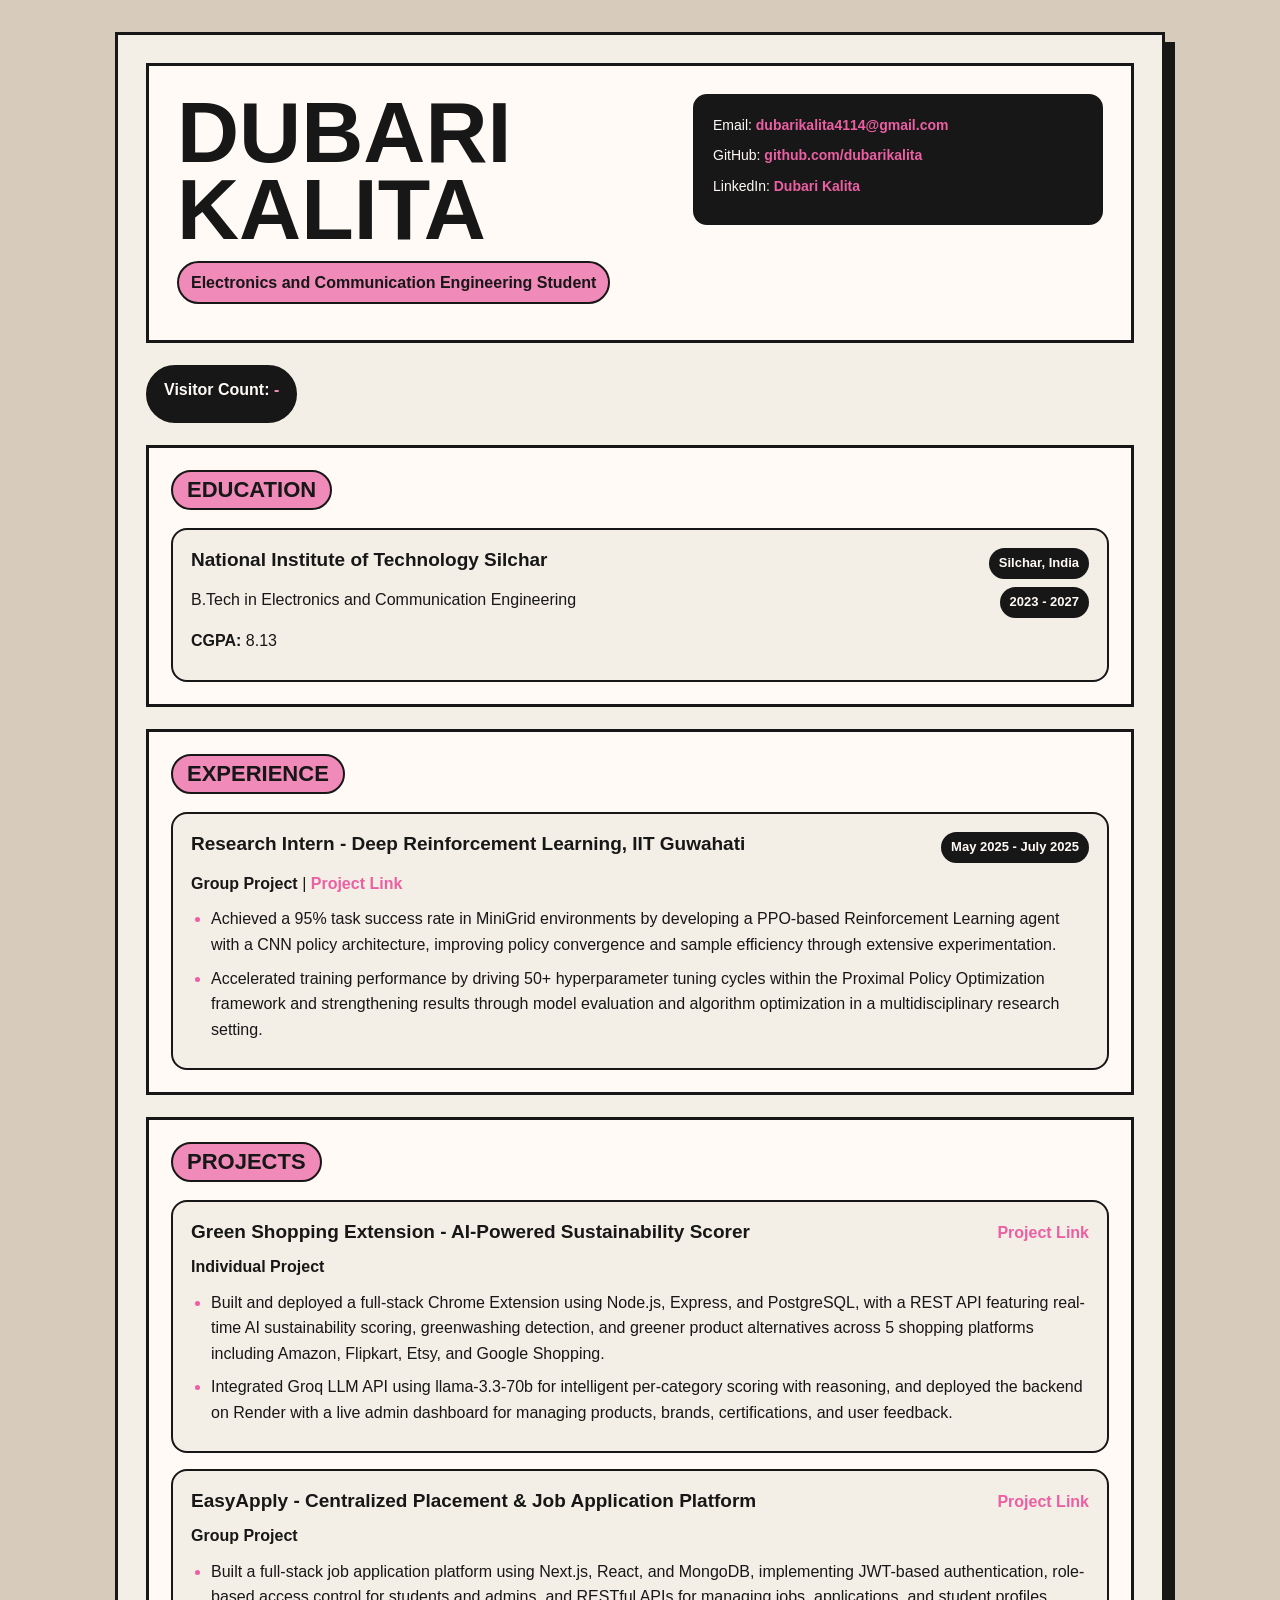
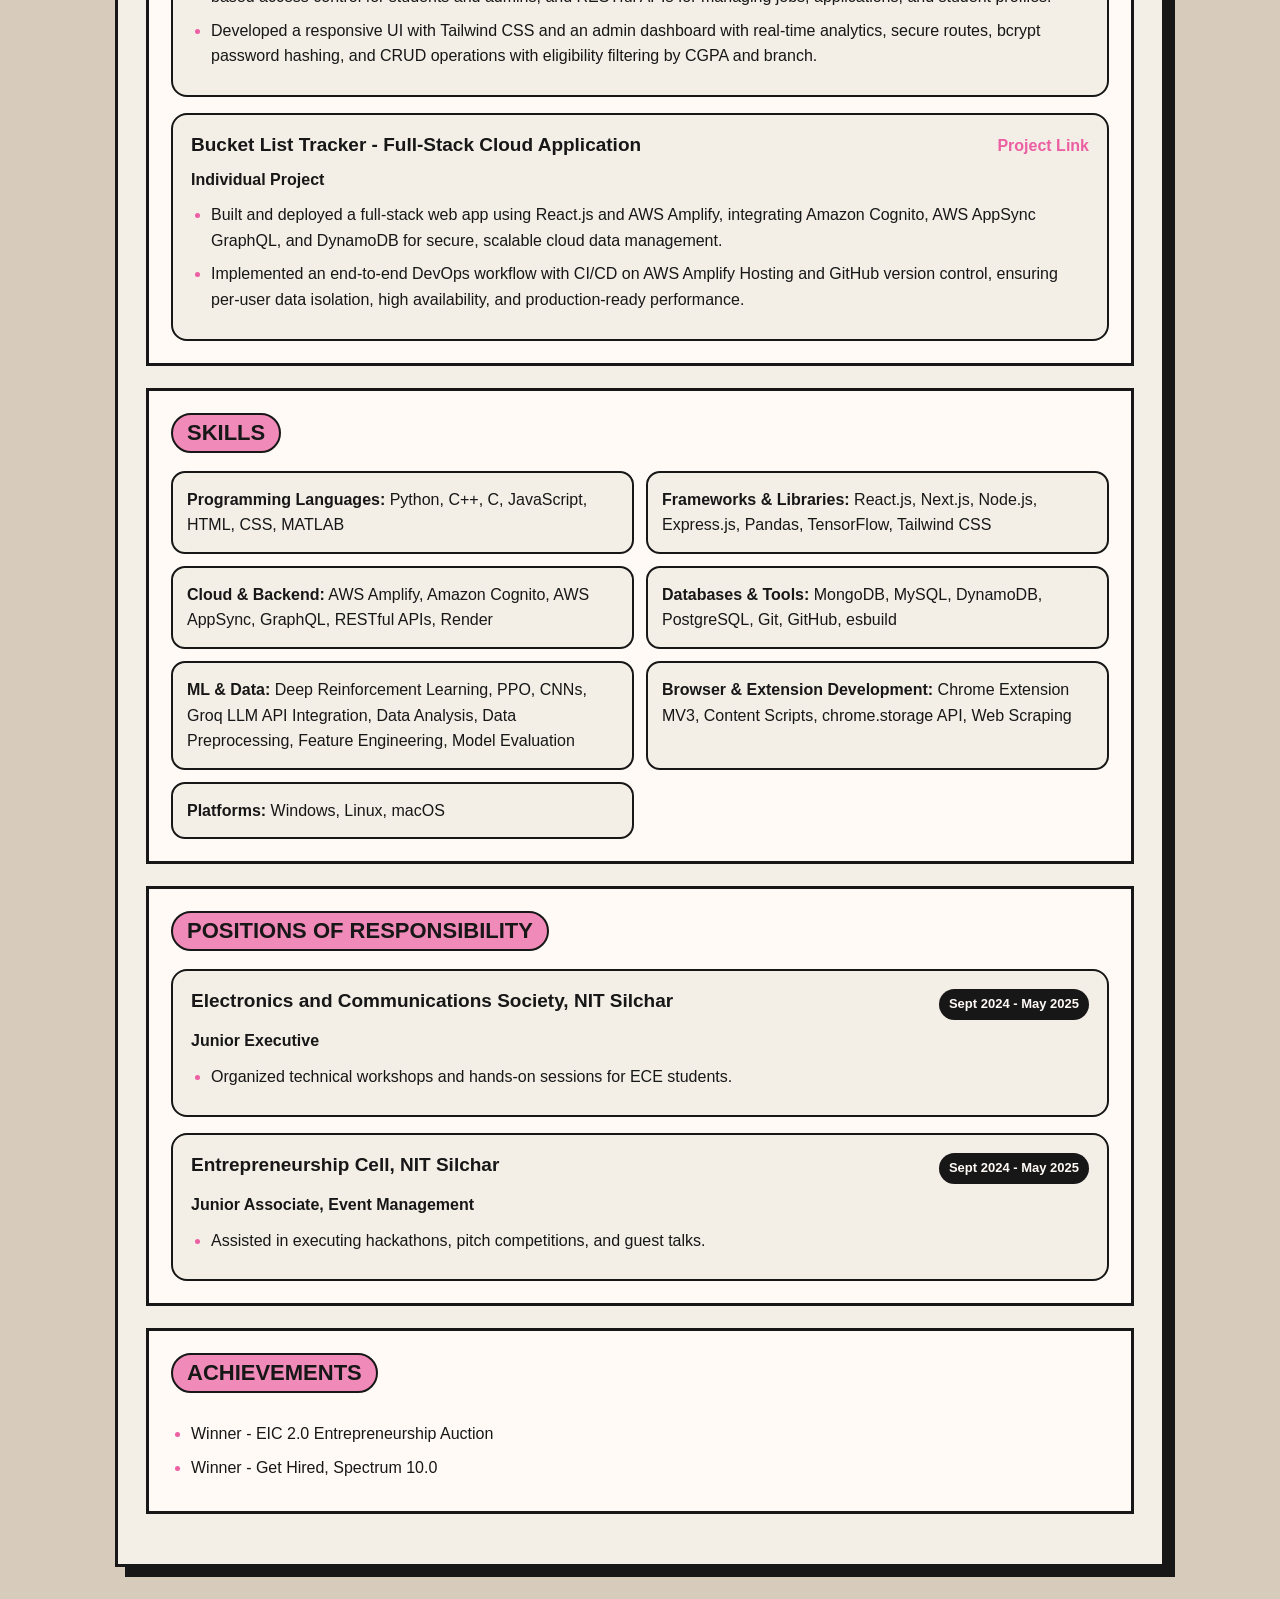
==== index.html @ b60ee20d "feat: initial frontend" ====
<!DOCTYPE html>
<html lang="en">
<head>
  <meta charset="UTF-8" />
  <meta name="viewport" content="width=device-width, initial-scale=1.0" />
  <title>Dubari Kalita | Cloud Resume Portfolio</title>
  <link rel="stylesheet" href="style.css" />
</head>
<body>
  <main class="resume">
    <header class="resume-header">
      <div>
        <h1>Dubari Kalita</h1>
        <p class="subtitle">Electronics and Communication Engineering Student</p>
      </div>

      <div class="contact">
        <p>Email: <a href="mailto:dubarikalita4114@gmail.com">dubarikalita4114@gmail.com</a></p>
        <p>GitHub: <a href="https://github.com/dubarikalita" target="_blank">github.com/dubarikalita</a></p>
        <p>LinkedIn: <a href="https://www.linkedin.com/in/dubari-kalita-6234a4289/" target="_blank">Dubari Kalita</a></p>
      </div>
    </header>

    <section class="visitor-counter">
      <p>Visitor Count: <span id="visitor-count">Loading...</span></p>
    </section>

    <section>
      <h2>Education</h2>

      <div class="item">
        <div class="item-header">
          <h3>National Institute of Technology Silchar</h3>
          <span>Silchar, India</span>
        </div>
        <div class="item-header">
          <p>B.Tech in Electronics and Communication Engineering</p>
          <span>2023 - 2027</span>
        </div>
        <p><strong>CGPA:</strong> 8.13</p>
      </div>
    </section>

    <section>
      <h2>Experience</h2>

      <div class="item">
        <div class="item-header">
          <h3>Research Intern - Deep Reinforcement Learning, IIT Guwahati</h3>
          <span>May 2025 - July 2025</span>
        </div>
        <p><strong>Group Project</strong> | <a href="#" target="_blank">Project Link</a></p>

        <ul>
          <li>
            Achieved a 95% task success rate in MiniGrid environments by developing a PPO-based
            Reinforcement Learning agent with a CNN policy architecture, improving policy convergence
            and sample efficiency through extensive experimentation.
          </li>
          <li>
            Accelerated training performance by driving 50+ hyperparameter tuning cycles within the
            Proximal Policy Optimization framework and strengthening results through model evaluation
            and algorithm optimization in a multidisciplinary research setting.
          </li>
        </ul>
      </div>
    </section>

    <section>
      <h2>Projects</h2>

      <div class="item">
        <div class="item-header">
          <h3>Green Shopping Extension - AI-Powered Sustainability Scorer</h3>
          <a href="#" target="_blank">Project Link</a>
        </div>
        <p><strong>Individual Project</strong></p>

        <ul>
          <li>
            Built and deployed a full-stack Chrome Extension using Node.js, Express, and PostgreSQL,
            with a REST API featuring real-time AI sustainability scoring, greenwashing detection, and
            greener product alternatives across 5 shopping platforms including Amazon, Flipkart, Etsy,
            and Google Shopping.
          </li>
          <li>
            Integrated Groq LLM API using llama-3.3-70b for intelligent per-category scoring with
            reasoning, and deployed the backend on Render with a live admin dashboard for managing
            products, brands, certifications, and user feedback.
          </li>
        </ul>
      </div>

      <div class="item">
        <div class="item-header">
          <h3>EasyApply - Centralized Placement & Job Application Platform</h3>
          <a href="#" target="_blank">Project Link</a>
        </div>
        <p><strong>Group Project</strong></p>

        <ul>
          <li>
            Built a full-stack job application platform using Next.js, React, and MongoDB, implementing
            JWT-based authentication, role-based access control for students and admins, and RESTful APIs
            for managing jobs, applications, and student profiles.
          </li>
          <li>
            Developed a responsive UI with Tailwind CSS and an admin dashboard with real-time analytics,
            secure routes, bcrypt password hashing, and CRUD operations with eligibility filtering by CGPA
            and branch.
          </li>
        </ul>
      </div>

      <div class="item">
        <div class="item-header">
          <h3>Bucket List Tracker - Full-Stack Cloud Application</h3>
          <a href="#" target="_blank">Project Link</a>
        </div>
        <p><strong>Individual Project</strong></p>

        <ul>
          <li>
            Built and deployed a full-stack web app using React.js and AWS Amplify, integrating Amazon
            Cognito, AWS AppSync GraphQL, and DynamoDB for secure, scalable cloud data management.
          </li>
          <li>
            Implemented an end-to-end DevOps workflow with CI/CD on AWS Amplify Hosting and GitHub
            version control, ensuring per-user data isolation, high availability, and production-ready
            performance.
          </li>
        </ul>
      </div>
    </section>

    <section>
      <h2>Skills</h2>

      <div class="skills-grid">
        <p><strong>Programming Languages:</strong> Python, C++, C, JavaScript, HTML, CSS, MATLAB</p>
        <p><strong>Frameworks & Libraries:</strong> React.js, Next.js, Node.js, Express.js, Pandas, TensorFlow, Tailwind CSS</p>
        <p><strong>Cloud & Backend:</strong> AWS Amplify, Amazon Cognito, AWS AppSync, GraphQL, RESTful APIs, Render</p>
        <p><strong>Databases & Tools:</strong> MongoDB, MySQL, DynamoDB, PostgreSQL, Git, GitHub, esbuild</p>
        <p><strong>ML & Data:</strong> Deep Reinforcement Learning, PPO, CNNs, Groq LLM API Integration, Data Analysis, Data Preprocessing, Feature Engineering, Model Evaluation</p>
        <p><strong>Browser & Extension Development:</strong> Chrome Extension MV3, Content Scripts, chrome.storage API, Web Scraping</p>
        <p><strong>Platforms:</strong> Windows, Linux, macOS</p>
      </div>
    </section>

    <section>
      <h2>Positions of Responsibility</h2>

      <div class="item">
        <div class="item-header">
          <h3>Electronics and Communications Society, NIT Silchar</h3>
          <span>Sept 2024 - May 2025</span>
        </div>
        <p><strong>Junior Executive</strong></p>
        <ul>
          <li>Organized technical workshops and hands-on sessions for ECE students.</li>
        </ul>
      </div>

      <div class="item">
        <div class="item-header">
          <h3>Entrepreneurship Cell, NIT Silchar</h3>
          <span>Sept 2024 - May 2025</span>
        </div>
        <p><strong>Junior Associate, Event Management</strong></p>
        <ul>
          <li>Assisted in executing hackathons, pitch competitions, and guest talks.</li>
        </ul>
      </div>
    </section>

    <section>
      <h2>Achievements</h2>

      <ul>
        <li>Winner - EIC 2.0 Entrepreneurship Auction</li>
        <li>Winner - Get Hired, Spectrum 10.0</li>
      </ul>
    </section>
  </main>

  <script src="script.js"></script>
</body>
</html>
---- style.css ----
* {
  box-sizing: border-box;
  margin: 0;
  padding: 0;
}

:root {
  --pink: #f08ab8;
  --hot-pink: #ec5fa3;
  --beige: #d7cbbb;
  --light-beige: #f3eee6;
  --white: #fffaf5;
  --black: #171717;
  --dark: #242124;
  --gray: #6f6863;
  --border: #171717;
}

body {
  min-height: 100vh;
  background: var(--beige);
  color: var(--black);
  font-family: Arial, Helvetica, sans-serif;
  line-height: 1.6;
  padding: 32px 16px;
}

.resume {
  max-width: 1050px;
  margin: 0 auto;
  background: var(--light-beige);
  border: 3px solid var(--black);
  box-shadow: 10px 10px 0 var(--black);
  padding: 28px;
}

.resume-header {
  display: grid;
  grid-template-columns: 1.2fr 1fr;
  gap: 24px;
  align-items: start;
  padding: 28px;
  background: var(--white);
  border: 3px solid var(--black);
  margin-bottom: 22px;
  position: relative;
  overflow: hidden;
}


h1 {
  position: relative;
  z-index: 1;
  font-size: clamp(42px, 8vw, 86px);
  line-height: 0.9;
  letter-spacing: 0;
  text-transform: uppercase;
  font-weight: 900;
  color: var(--black);
}

.subtitle {
  position: relative;
  z-index: 1;
  display: inline-block;
  margin-top: 12px;
  padding: 7px 12px;
  background: var(--pink);
  border: 2px solid var(--black);
  border-radius: 999px;
  font-weight: 700;
  color: var(--black);
}

.contact {
  position: relative;
  z-index: 1;
  background: var(--black);
  color: var(--white);
  padding: 18px;
  border-radius: 14px;
  border: 2px solid var(--black);
}

.contact p {
  margin-bottom: 8px;
  font-size: 14px;
}

a {
  color: var(--hot-pink);
  font-weight: 700;
  text-decoration: none;
}

a:hover {
  text-decoration: underline;
}

.visitor-counter {
  display: inline-flex;
  align-items: center;
  margin-bottom: 22px;
  padding: 10px 16px;
  background: var(--black);
  color: var(--white);
  border-radius: 999px;
  border: 2px solid var(--black);
  font-weight: 800;
}

#visitor-count {
  color: var(--pink);
}

section {
  margin-bottom: 22px;
  padding: 22px;
  background: var(--white);
  border: 3px solid var(--black);
}

h2 {
  display: inline-block;
  margin-bottom: 18px;
  padding: 7px 14px;
  background: var(--pink);
  border: 2px solid var(--black);
  border-radius: 999px;
  color: var(--black);
  font-size: 22px;
  line-height: 1;
  text-transform: uppercase;
  font-weight: 900;
}

.item {
  padding: 18px;
  margin-bottom: 16px;
  background: var(--light-beige);
  border: 2px solid var(--black);
  border-radius: 16px;
}

.item:last-child {
  margin-bottom: 0;
}

.item-header {
  display: flex;
  justify-content: space-between;
  gap: 16px;
  align-items: flex-start;
  margin-bottom: 8px;
}

h3 {
  font-size: 19px;
  line-height: 1.25;
  font-weight: 900;
  color: var(--black);
}

.item-header span {
  flex-shrink: 0;
  padding: 5px 10px;
  background: var(--black);
  color: var(--white);
  border-radius: 999px;
  font-size: 13px;
  font-weight: 700;
  white-space: nowrap;
}

p {
  margin-bottom: 8px;
}

ul {
  padding-left: 20px;
  margin-top: 10px;
}

li {
  margin-bottom: 8px;
}

li::marker {
  color: var(--hot-pink);
}

.skills-grid {
  display: grid;
  grid-template-columns: repeat(2, minmax(0, 1fr));
  gap: 12px;
}

.skills-grid p {
  margin: 0;
  padding: 14px;
  background: var(--light-beige);
  border: 2px solid var(--black);
  border-radius: 14px;
}

strong {
  font-weight: 900;
}

@media (max-width: 760px) {
  body {
    padding: 18px 10px;
  }

  .resume {
    padding: 16px;
    box-shadow: 6px 6px 0 var(--black);
  }

  .resume-header {
    grid-template-columns: 1fr;
    padding: 20px;
  }


  .contact {
    width: 100%;
  }

  section {
    padding: 18px;
  }

  .item {
    padding: 15px;
  }

  .item-header {
    flex-direction: column;
    gap: 6px;
  }

  .item-header span {
    white-space: normal;
  }

  .skills-grid {
    grid-template-columns: 1fr;
  }
}

@media print {
  body {
    background: white;
    padding: 0;
  }

  .resume {
    box-shadow: none;
    border: none;
  }

  section,
  .resume-header,
  .item,
  .skills-grid p {
    break-inside: avoid;
  }
}

@media (max-width: 420px) {
  body {
    padding: 12px 8px;
  }

  .resume {
    padding: 12px;
    border-width: 2px;
    box-shadow: 4px 4px 0 var(--black);
  }

  .resume-header {
    padding: 16px;
  }

  h1 {
    font-size: 40px;
  }

  h2 {
    font-size: 18px;
  }

  h3 {
    font-size: 17px;
  }

  .contact p,
  p,
  li {
    font-size: 14px;
  }

  .contact a {
    overflow-wrap: anywhere;
  }

  .visitor-counter {
    width: 100%;
    justify-content: center;
    text-align: center;
  }
}
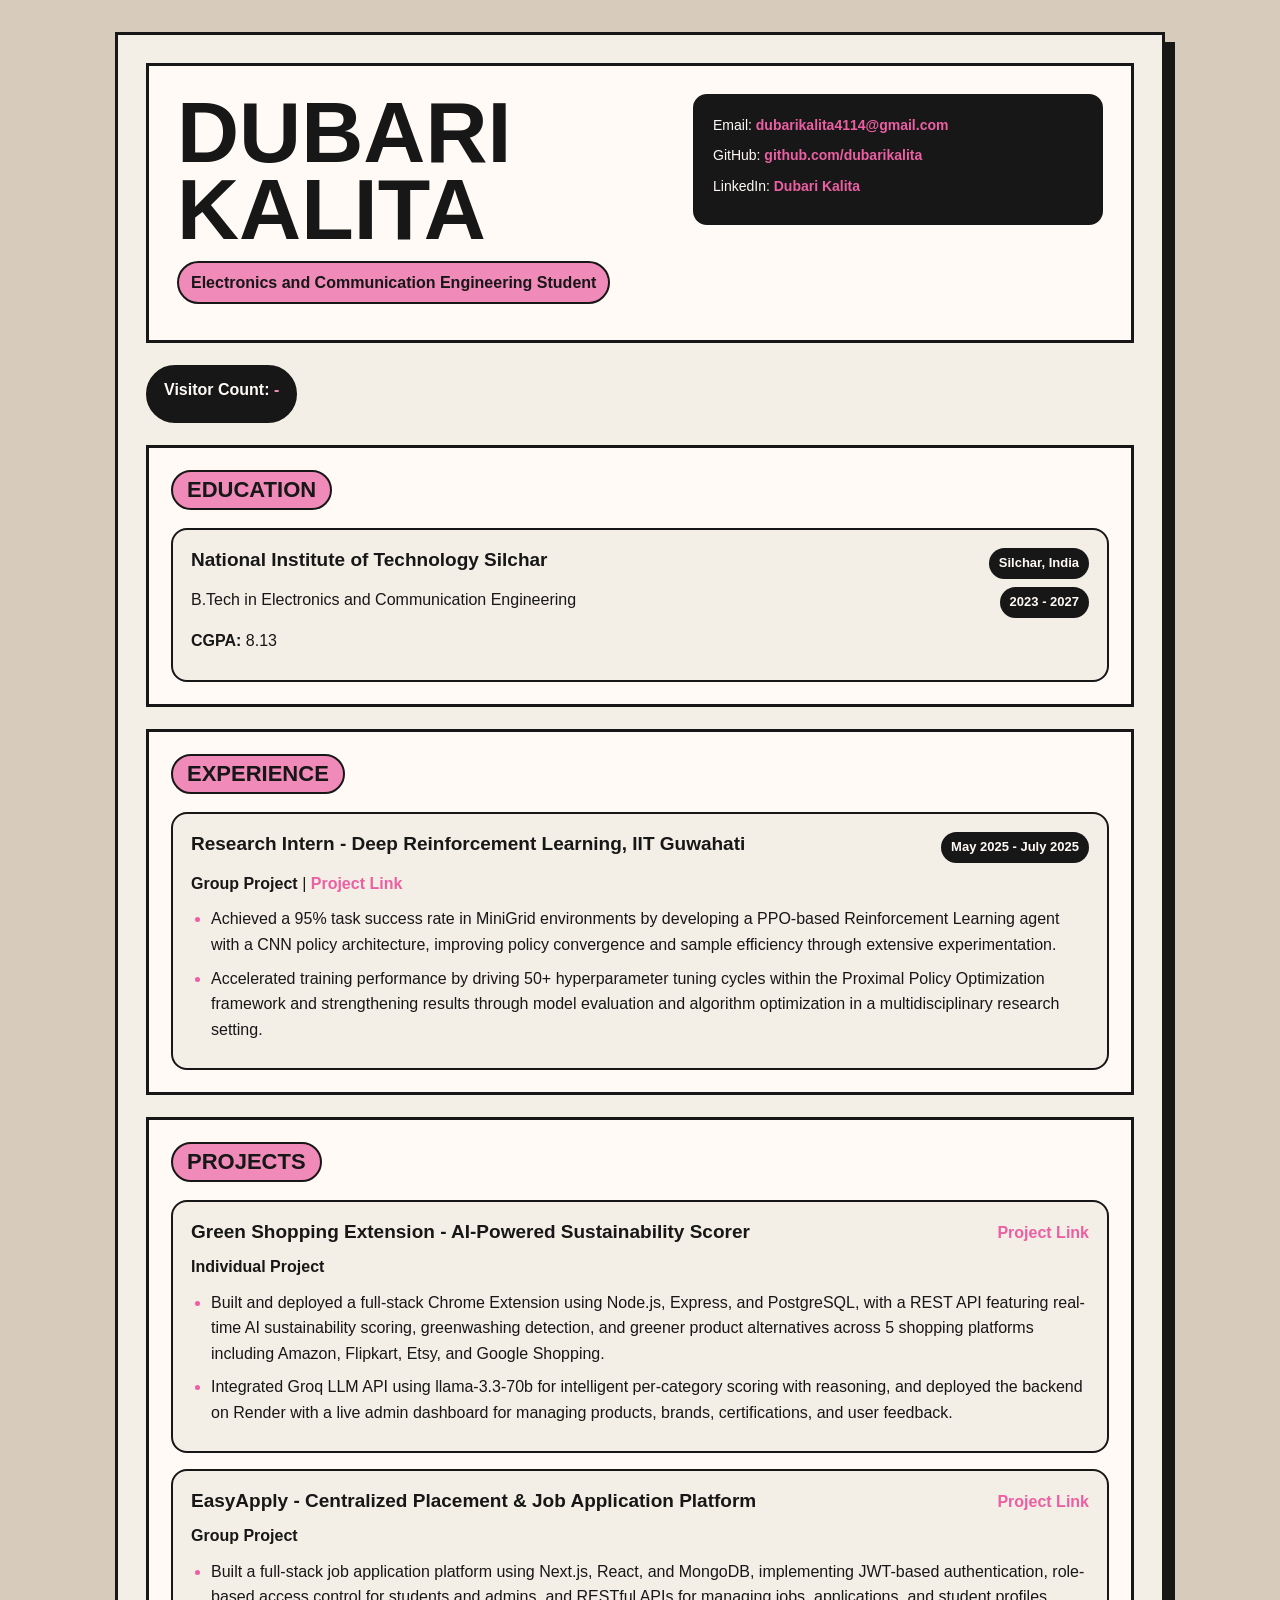
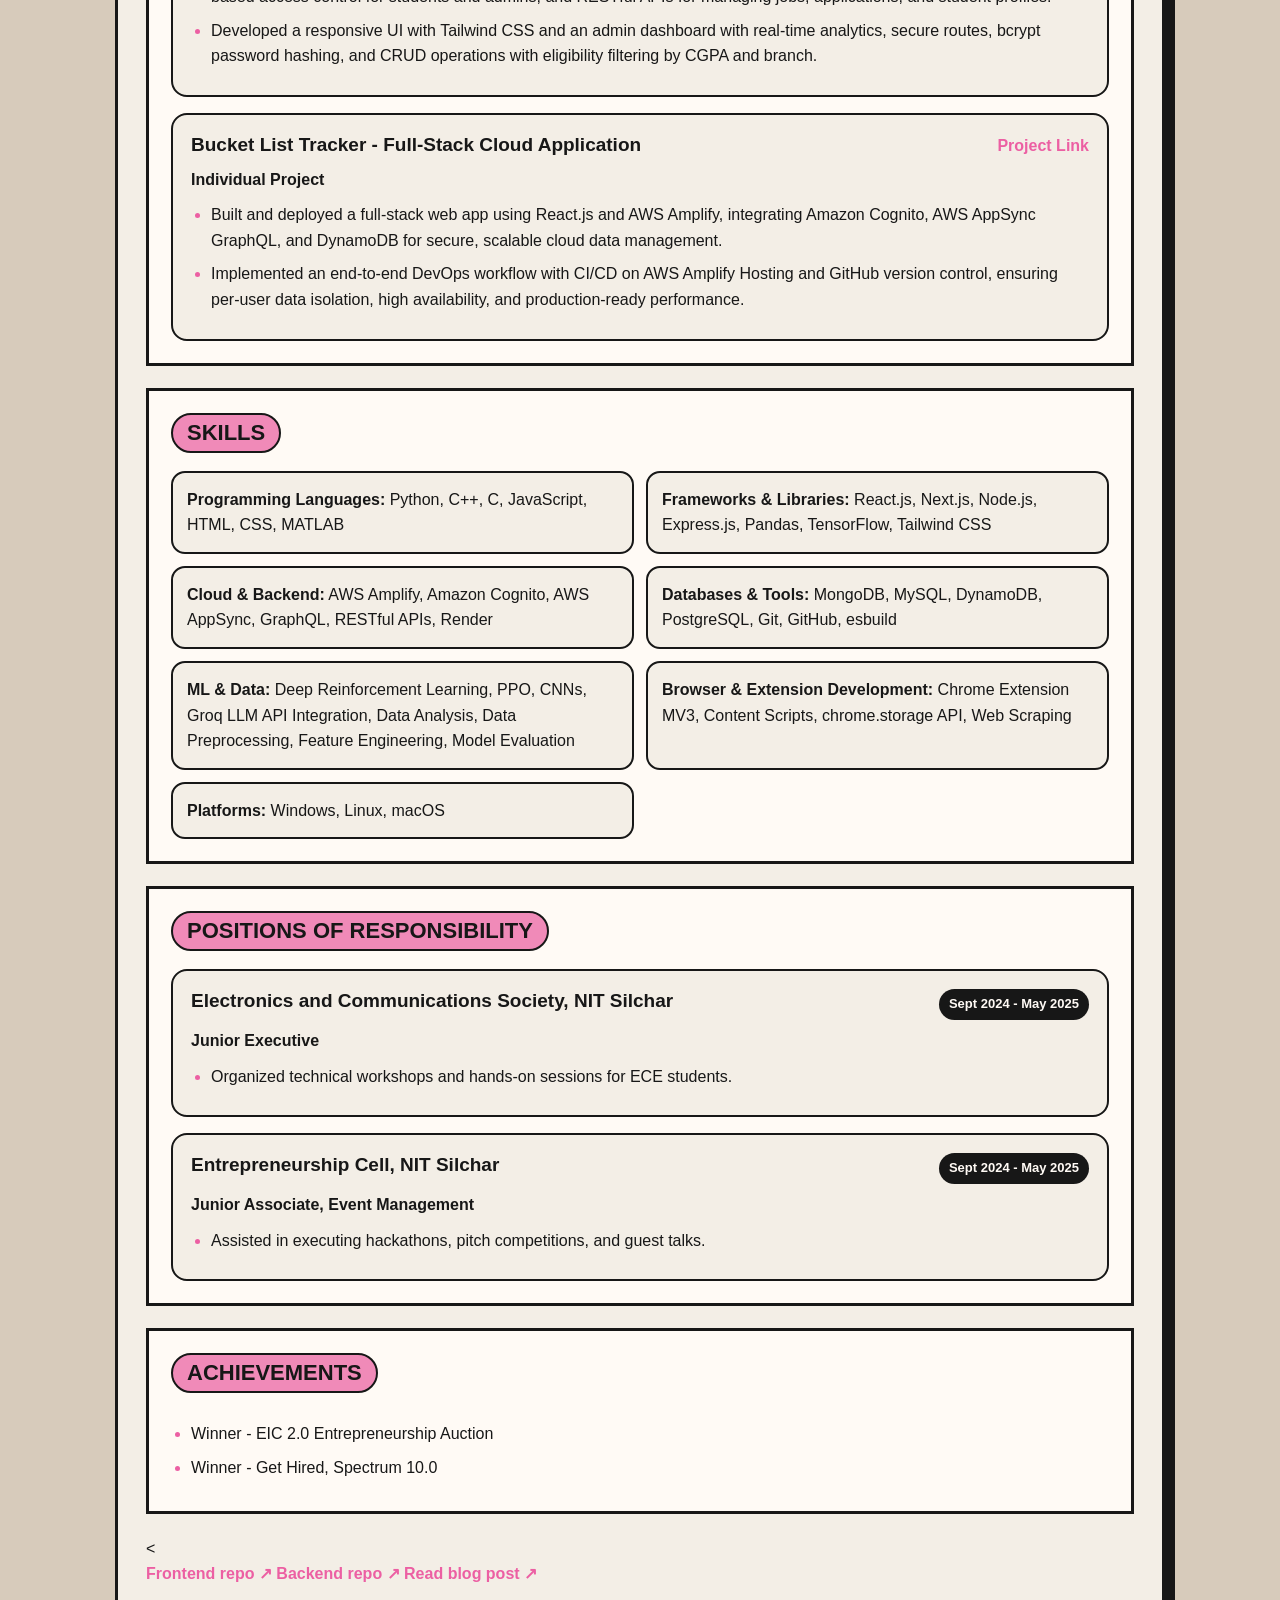
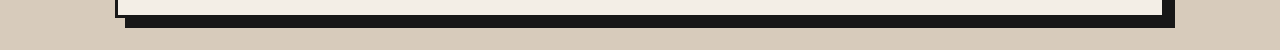
==== commit 5ed6975f: "linked the blog page and with the main page" ====
--- a/index.html
+++ b/index.html
@@ -49,7 +49,7 @@
           <h3>Research Intern - Deep Reinforcement Learning, IIT Guwahati</h3>
           <span>May 2025 - July 2025</span>
         </div>
-        <p><strong>Group Project</strong> | <a href="#" target="_blank">Project Link</a></p>
+        <p><strong>Group Project</strong> | <a href="https://github.com/dubarikalita/mini_grid" target="_blank">Project Link</a></p>
 
         <ul>
           <li>
@@ -72,7 +72,7 @@
       <div class="item">
         <div class="item-header">
           <h3>Green Shopping Extension - AI-Powered Sustainability Scorer</h3>
-          <a href="#" target="_blank">Project Link</a>
+          <a href="https://github.com/dubarikalita/green-shopping-extension" target="_blank">Project Link</a>
         </div>
         <p><strong>Individual Project</strong></p>
 
@@ -94,7 +94,7 @@
       <div class="item">
         <div class="item-header">
           <h3>EasyApply - Centralized Placement & Job Application Platform</h3>
-          <a href="#" target="_blank">Project Link</a>
+          <a href="https://github.com/Pratyush-PT/EASY_Apply" target="_blank">Project Link</a>
         </div>
         <p><strong>Group Project</strong></p>
 
@@ -115,7 +115,7 @@
       <div class="item">
         <div class="item-header">
           <h3>Bucket List Tracker - Full-Stack Cloud Application</h3>
-          <a href="#" target="_blank">Project Link</a>
+          <a href="https://github.com/dubarikalita/bucket-list-tracker" target="_blank">Project Link</a>
         </div>
         <p><strong>Individual Project</strong></p>
 
@@ -181,6 +181,12 @@
         <li>Winner - Get Hired, Spectrum 10.0</li>
       </ul>
     </section>
+
+    <<div class="project-links">
+      <a href="https://github.com/dubarikalita/Serverless-Resume-Platform" target="_blank" rel="noopener noreferrer" class="project-link">Frontend repo ↗</a>
+      <a href="https://github.com/dubarikalita/Serverless-Resume-Platform-Backend" target="_blank" rel="noopener noreferrer" class="project-link">Backend repo ↗</a>
+      <a href="blog.html" class="project-link">Read blog post ↗</a>
+    </div>
   </main>
 
   <script src="script.js"></script>
